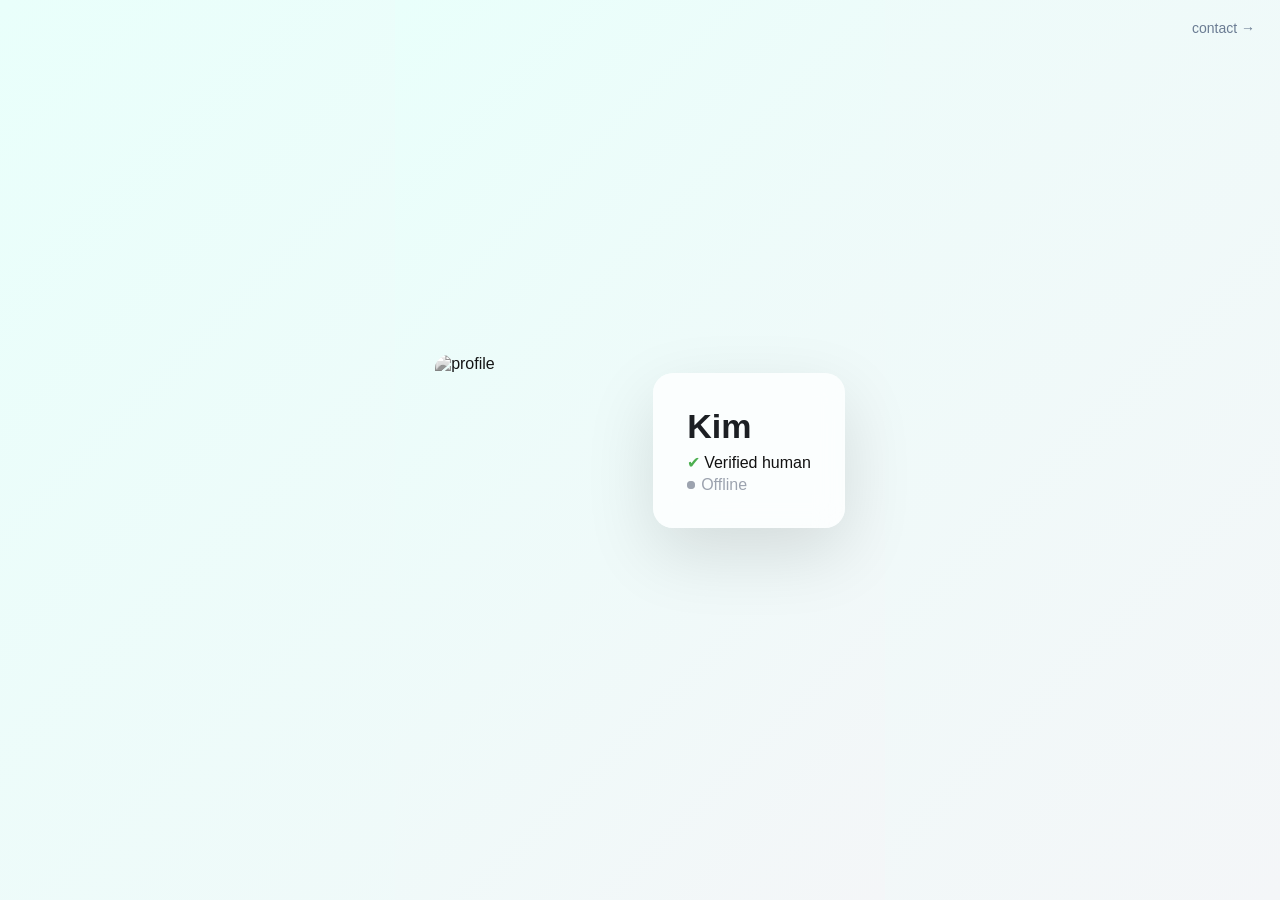
==== index.html @ 2c6149ee "Update contact link to new URL" ====
<!DOCTYPE html>
<html lang="nl">
<head>
  <meta charset="UTF-8">
  <meta name="viewport" content="width=device-width, initial-scale=1.0">
  <title>Verified human</title>
  <link rel="stylesheet" href="style.css">
  <style>
    body {
      margin: 0;
      padding: 0;
      font-family: Arial, sans-serif;
      background: linear-gradient(135deg, #e9fffb, #f4f6f8);
    }

    .contact {
      position: fixed;
      top: 20px;
      right: 25px;
      font-size: 14px;
      color: #6b7c93;
      text-decoration: none;
    }

    .page-container {
      display: flex;
      flex-direction: row; /* desktop: naast elkaar */
      gap: 28px;
      align-items: center;
      justify-content: center;
      padding: 40px;
    }

    .photo {
      width: 190px;
      height: 190px;
      object-fit: cover;
      border-radius: 14px;
      filter: grayscale(100%) contrast(1.1);
    }

    .card {
      display: flex;
      flex-direction: column;
      padding: 34px;
      border-radius: 20px;
      background: rgba(255,255,255,0.75);
      backdrop-filter: blur(14px);
      box-shadow: 0 25px 70px rgba(0,0,0,0.12);
    }

    .info h1 {
      margin: 0;
      font-size: 34px;
    }

    .status {
      margin-top: 8px;
      font-size: 16px;
    }

    .verified {
      display: inline-flex;
      align-items: center;
      gap: 4px;
      font-weight: 500;
      color: #111;
    }

    .offline {
      display: flex;
      align-items: center;
      gap: 6px;
      color: #9ca3af;
      font-size: 16px;
      margin-top: 4px;
    }

    .dot {
      width: 8px;
      height: 8px;
      background: #9ca3af;
      border-radius: 50%;
      position: relative;
    }

    .dot::after {
      content: "";
      position: absolute;
      inset: 0;
      border-radius: 50%;
      background: #9ca3af;
      opacity: 0.6;
      animation: pulse 1.5s infinite;
    }

    @keyframes pulse {
      0% { transform: scale(1); opacity: 0.6; }
      70% { transform: scale(2); opacity: 0; }
      100% { opacity: 0; }
    }

    /* MOBIEL */
    @media (max-width: 768px) {
      .page-container {
        flex-direction: column;
        align-items: center;
      }

      .photo {
        width: 150px;
        height: 150px;
        margin-bottom: 16px;
      }

      .card {
        width: 90%;
        max-width: 400px;
      }

      .info h1 {
        font-size: 28px;
        text-align: center;
      }

      .status {
        text-align: center;
      }
    }
  </style>
</head>
<body>

  <a class="contact" href="https://interactionfailed.github.io/leavemealone/">contact →</a>

  <div class="page-container">
    <img class="photo" src="jouw-foto.jpg" alt="profile">
    <div class="card">
      <div class="info">
        <h1>Kim</h1>
        <div class="status">
          <span class="verified"><span class="check">✔</span> Verified human</span>
          <span class="offline"><span class="dot"></span> Offline</span>
        </div>
      </div>
    </div>
  </div>

</body>
</html>
---- style.css ----
/* basis pagina */
html, body {
  margin: 0;
  padding: 0;
  font-family: Arial, sans-serif;
  color: #1c1f23;
  background: linear-gradient(135deg, #e9fffb, #f4f6f8);
  display: flex;
  justify-content: center;
  align-items: center;
  min-height: 100vh;
}

/* contact link */
.contact {
  position: fixed;
  top: 20px;
  right: 25px;
  font-size: 14px;
  color: #6b7c93;
  text-decoration: none;
  transition: 0.2s ease;
}
.contact:hover {
  color: #111;
  transform: translateX(-3px);
}

/* page container */
.page-container {
  display: flex;
  flex-direction: row; /* desktop: naast elkaar */
  gap: 28px;
  align-items: center;
  justify-content: center;
}

/* foto */
.photo {
  width: 190px;
  height: 190px;
  object-fit: cover;
  border-radius: 14px;
  filter: grayscale(100%) contrast(1.1);
  margin-bottom: 0;
}

/* card */
.card {
  display: flex;
  gap: 28px;
  align-items: center;
  padding: 34px;
  border-radius: 20px;
  background: rgba(255,255,255,0.75);
  backdrop-filter: blur(14px);
  box-shadow: 0 25px 70px rgba(0,0,0,0.12);
  transition: transform 0.25s ease;
}
.card:hover {
  transform: translateY(-4px);
}

/* info */
.info {
  display: flex;
  flex-direction: column;
}

/* tekst */
h1 {
  margin: 0;
  font-size: 34px;
}
.status {
  font-size: 16px;
}

/* verified en offline */
.verified {
  display: inline-flex;
  align-items: center;
  gap: 4px;
  font-weight: normal;
  color: #111;
  font-size: 16px;
}

.verified span.check {
  color: #4CAF50; /* groene kleur */
  font-size: 16px; /* zelfde als tekst zodat het netjes uitlijnt */
  line-height: 1;
}

.offline {
  display: flex;
  align-items: center;
  gap: 6px;
  color: #9ca3af;
  font-size: 16px;
}
.dot {
  width: 8px;
  height: 8px;
  background: #9ca3af;
  border-radius: 50%;
  position: relative;
}
.dot::after {
  content: "";
  position: absolute;
  inset: 0;
  border-radius: 50%;
  background: #9ca3af;
  opacity: 0.6;
  animation: pulse 1.5s infinite;
}
@keyframes pulse {
  0% { transform: scale(1); opacity: 0.6; }
  70% { transform: scale(2); opacity: 0; }
  100% { opacity: 0; }
}

/* mobiel: foto boven card */
@media (max-width: 768px) {
  .page-container {
    flex-direction: column;
    align-items: center;
  }

  .photo {
    order: 1;
    width: 150px;
    height: 150px;
    margin-bottom: 16px;
  }

  .card {
    order: 2;
    width: 90%;
    max-width: 400px;
    padding: 24px;
    flex-direction: column;
    gap: 20px;
    align-items: center;
  }

  .info {
    text-align: center;
  }

  h1 {
    font-size: 28px;
  }
}
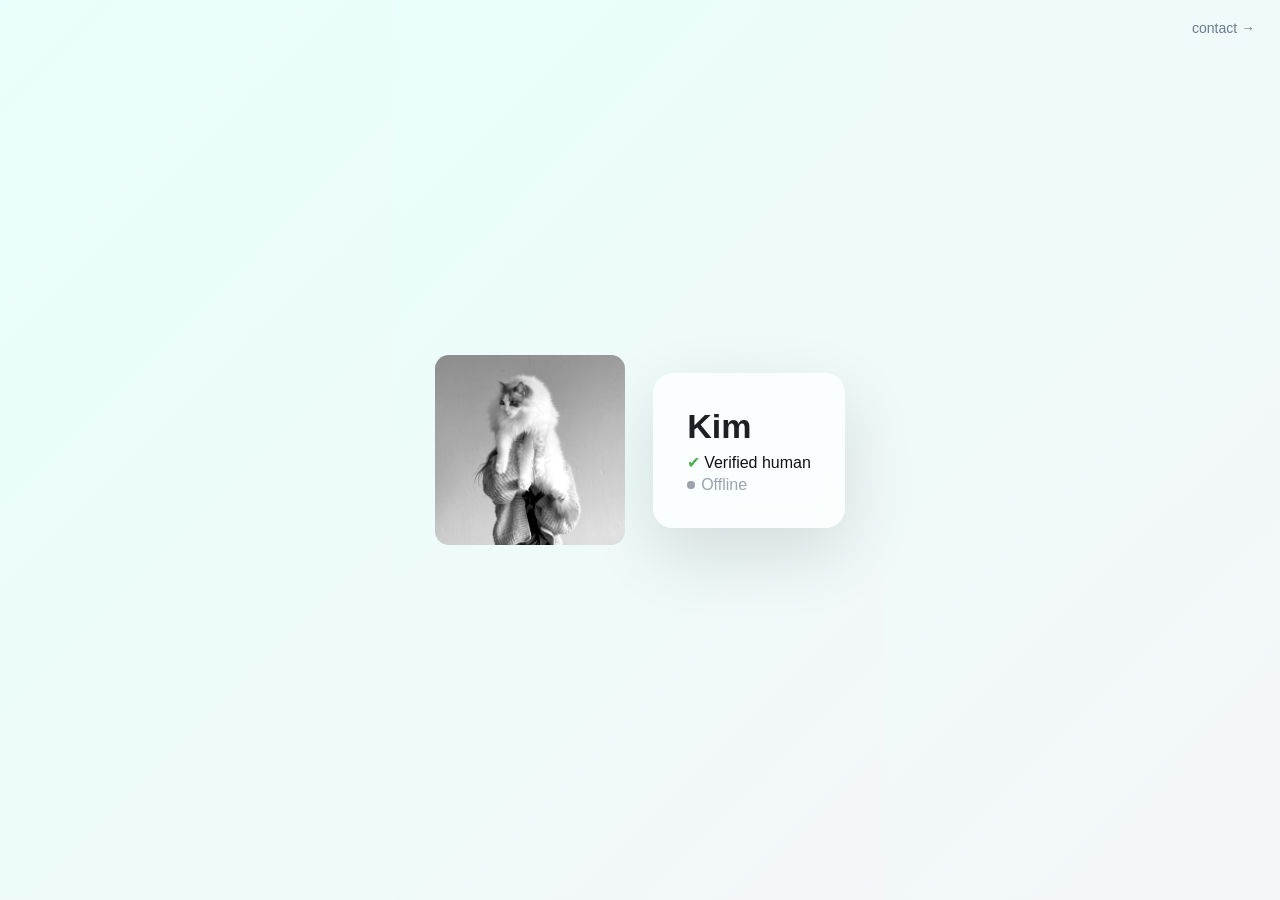
==== commit a4413433: "Update profile image source in index.html" ====
--- a/index.html
+++ b/index.html
@@ -134,7 +134,7 @@
   <a class="contact" href="https://interactionfailed.github.io/leavemealone/">contact →</a>
 
   <div class="page-container">
-    <img class="photo" src="jouw-foto.jpg" alt="profile">
+    <img class="photo" src="images/kat.jpeg" alt="profile">
     <div class="card">
       <div class="info">
         <h1>Kim</h1>
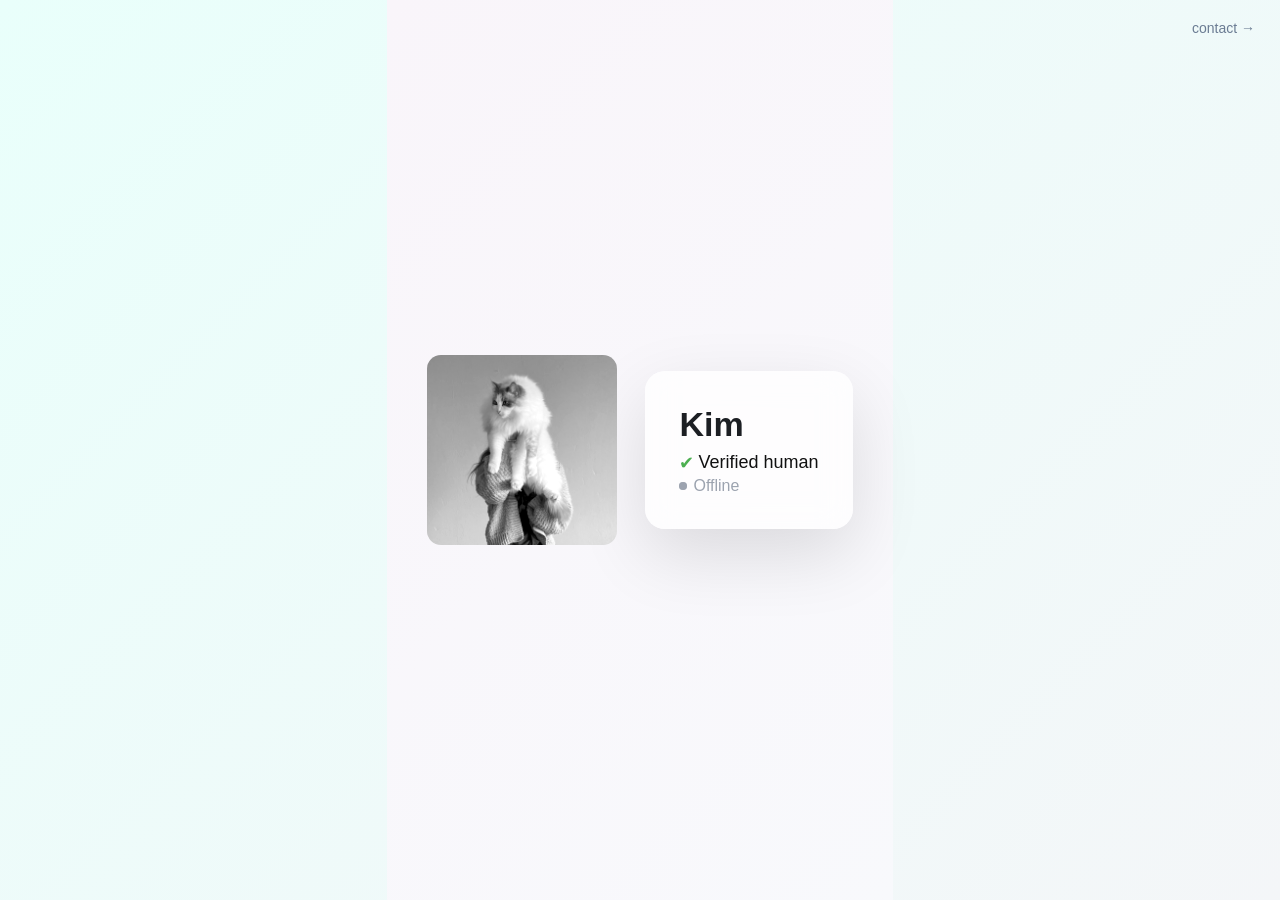
==== commit 4eacb6be: "Update index.html" ====
--- a/index.html
+++ b/index.html
@@ -10,7 +10,7 @@
       margin: 0;
       padding: 0;
       font-family: Arial, sans-serif;
-      background: linear-gradient(135deg, #e9fffb, #f4f6f8);
+      background: linear-gradient(135deg, #f9f5fa, #f8f9fc);
     }
 
     .contact {
@@ -36,7 +36,6 @@
       height: 190px;
       object-fit: cover;
       border-radius: 14px;
-      filter: grayscale(100%) contrast(1.1);
     }
 
     .card {
--- a/style.css
+++ b/style.css
@@ -37,8 +37,8 @@
 
 /* foto */
 .photo {
-  width: 190px;
-  height: 190px;
+  width: 260px;
+  height: 260px;
   object-fit: cover;
   border-radius: 14px;
   filter: grayscale(100%) contrast(1.1);
@@ -50,8 +50,8 @@
   display: flex;
   gap: 28px;
   align-items: center;
-  padding: 34px;
-  border-radius: 20px;
+  padding: 50px;
+  border-radius: 40px;
   background: rgba(255,255,255,0.75);
   backdrop-filter: blur(14px);
   box-shadow: 0 25px 70px rgba(0,0,0,0.12);
@@ -70,10 +70,10 @@
 /* tekst */
 h1 {
   margin: 0;
-  font-size: 34px;
+  font-size: 42px;
 }
 .status {
-  font-size: 16px;
+  font-size: 18px;
 }
 
 /* verified en offline */
@@ -83,12 +83,12 @@
   gap: 4px;
   font-weight: normal;
   color: #111;
-  font-size: 16px;
+  font-size: 18px;
 }
 
 .verified span.check {
   color: #4CAF50; /* groene kleur */
-  font-size: 16px; /* zelfde als tekst zodat het netjes uitlijnt */
+  font-size: 18px; /* zelfde als tekst zodat het netjes uitlijnt */
   line-height: 1;
 }
 
@@ -97,11 +97,11 @@
   align-items: center;
   gap: 6px;
   color: #9ca3af;
-  font-size: 16px;
+  font-size: 18px;
 }
 .dot {
-  width: 8px;
-  height: 8px;
+  width: 9px;
+  height: 9px;
   background: #9ca3af;
   border-radius: 50%;
   position: relative;
@@ -130,8 +130,8 @@
 
   .photo {
     order: 1;
-    width: 150px;
-    height: 150px;
+    width: 200px;
+    height: 200px;
     margin-bottom: 16px;
   }
 
@@ -139,7 +139,7 @@
     order: 2;
     width: 90%;
     max-width: 400px;
-    padding: 24px;
+    padding: 30px;
     flex-direction: column;
     gap: 20px;
     align-items: center;
@@ -150,6 +150,6 @@
   }
 
   h1 {
-    font-size: 28px;
+    font-size: 32px;
   }
 }
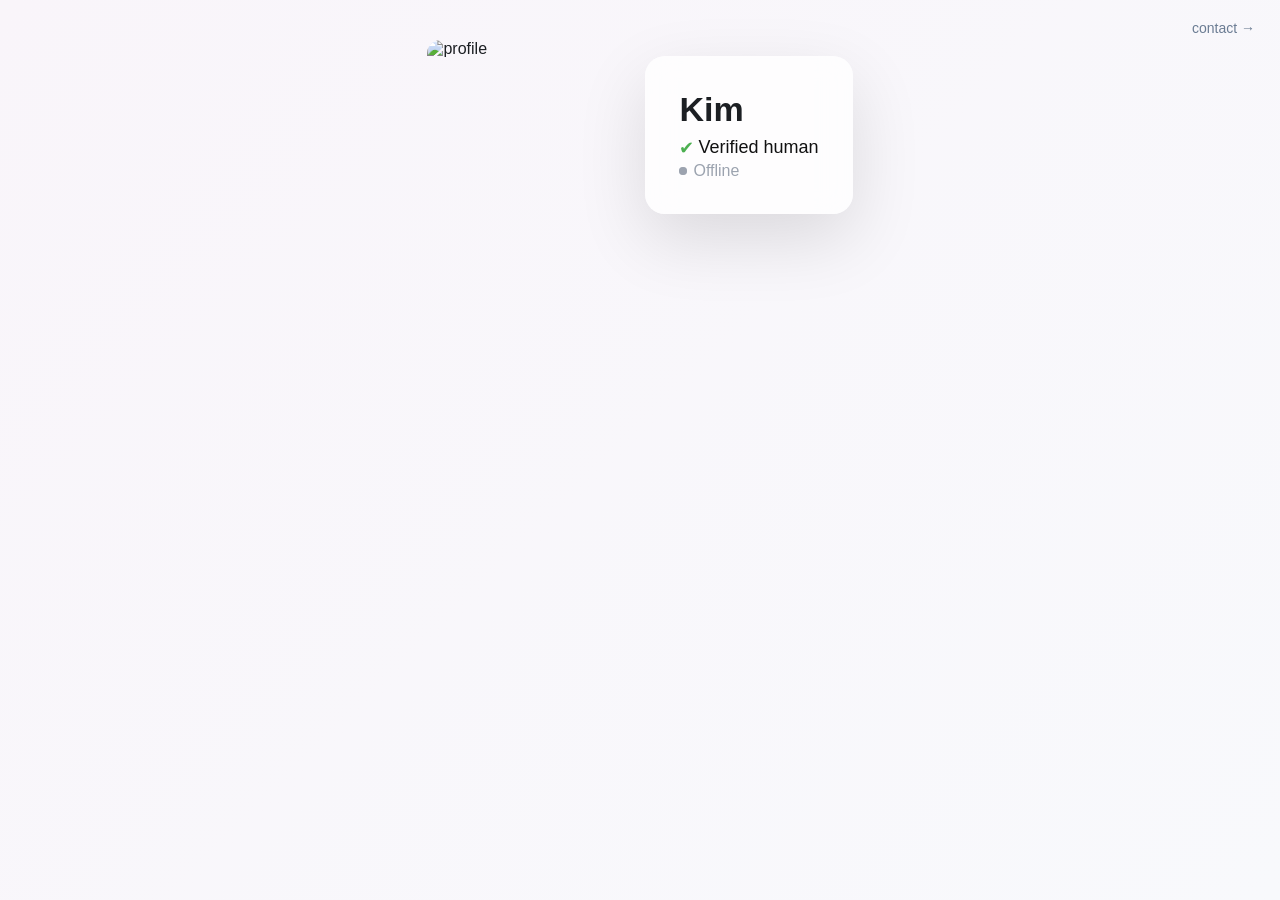
==== commit 8b282e7e: "Update index.html" ====
--- a/index.html
+++ b/index.html
@@ -133,7 +133,7 @@
   <a class="contact" href="https://interactionfailed.github.io/leavemealone/">contact →</a>
 
   <div class="page-container">
-    <img class="photo" src="images/kat.jpeg" alt="profile">
+    <img class="photo" src="images/blad.jpeg" alt="profile">
     <div class="card">
       <div class="info">
         <h1>Kim</h1>
--- a/style.css
+++ b/style.css
@@ -4,10 +4,7 @@
   padding: 0;
   font-family: Arial, sans-serif;
   color: #1c1f23;
-  background: linear-gradient(135deg, #e9fffb, #f4f6f8);
-  display: flex;
-  justify-content: center;
-  align-items: center;
+  background: linear-gradient(135deg, #f9f5fa, #f8f9fc);
   min-height: 100vh;
 }
 
@@ -41,7 +38,7 @@
   height: 260px;
   object-fit: cover;
   border-radius: 14px;
-  filter: grayscale(100%) contrast(1.1);
+  /*filter: grayscale(100%) contrast(1.1);*/
   margin-bottom: 0;
 }
 
@@ -87,7 +84,7 @@
 }
 
 .verified span.check {
-  color: #4CAF50; /* groene kleur */
+  color: #4CAF50 !important;
   font-size: 18px; /* zelfde als tekst zodat het netjes uitlijnt */
   line-height: 1;
 }
@@ -130,8 +127,8 @@
 
   .photo {
     order: 1;
-    width: 200px;
-    height: 200px;
+    width: 210px;
+    height: 210px;
     margin-bottom: 16px;
   }
 
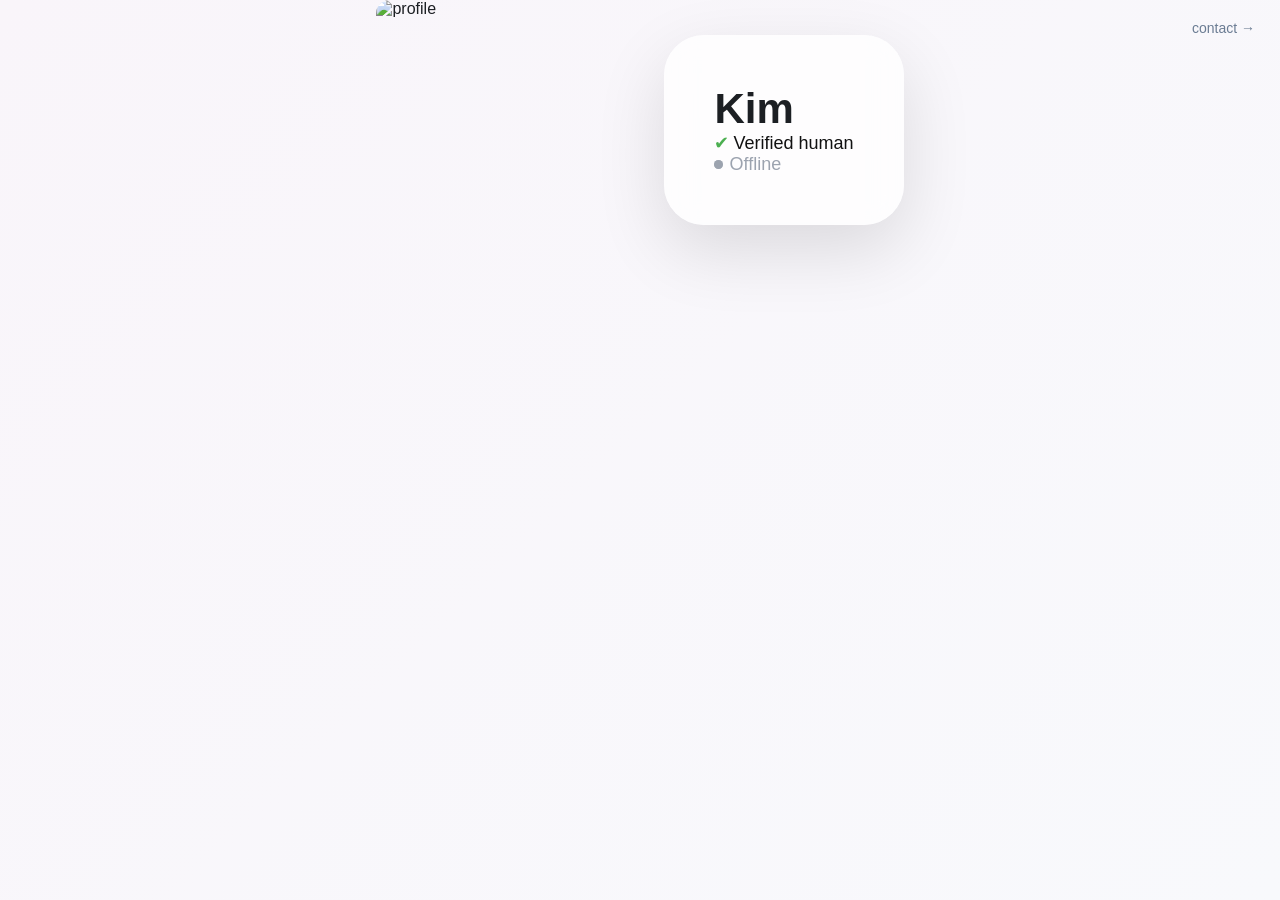
==== commit 8d41ddd3: "Remove inline styles and format HTML structure" ====
--- a/index.html
+++ b/index.html
@@ -5,142 +5,29 @@
   <meta name="viewport" content="width=device-width, initial-scale=1.0">
   <title>Verified human</title>
   <link rel="stylesheet" href="style.css">
-  <style>
-    body {
-      margin: 0;
-      padding: 0;
-      font-family: Arial, sans-serif;
-      background: linear-gradient(135deg, #f9f5fa, #f8f9fc);
-    }
+</head>
 
-    .contact {
-      position: fixed;
-      top: 20px;
-      right: 25px;
-      font-size: 14px;
-      color: #6b7c93;
-      text-decoration: none;
-    }
-
-    .page-container {
-      display: flex;
-      flex-direction: row; /* desktop: naast elkaar */
-      gap: 28px;
-      align-items: center;
-      justify-content: center;
-      padding: 40px;
-    }
-
-    .photo {
-      width: 190px;
-      height: 190px;
-      object-fit: cover;
-      border-radius: 14px;
-    }
-
-    .card {
-      display: flex;
-      flex-direction: column;
-      padding: 34px;
-      border-radius: 20px;
-      background: rgba(255,255,255,0.75);
-      backdrop-filter: blur(14px);
-      box-shadow: 0 25px 70px rgba(0,0,0,0.12);
-    }
-
-    .info h1 {
-      margin: 0;
-      font-size: 34px;
-    }
-
-    .status {
-      margin-top: 8px;
-      font-size: 16px;
-    }
-
-    .verified {
-      display: inline-flex;
-      align-items: center;
-      gap: 4px;
-      font-weight: 500;
-      color: #111;
-    }
-
-    .offline {
-      display: flex;
-      align-items: center;
-      gap: 6px;
-      color: #9ca3af;
-      font-size: 16px;
-      margin-top: 4px;
-    }
-
-    .dot {
-      width: 8px;
-      height: 8px;
-      background: #9ca3af;
-      border-radius: 50%;
-      position: relative;
-    }
-
-    .dot::after {
-      content: "";
-      position: absolute;
-      inset: 0;
-      border-radius: 50%;
-      background: #9ca3af;
-      opacity: 0.6;
-      animation: pulse 1.5s infinite;
-    }
-
-    @keyframes pulse {
-      0% { transform: scale(1); opacity: 0.6; }
-      70% { transform: scale(2); opacity: 0; }
-      100% { opacity: 0; }
-    }
-
-    /* MOBIEL */
-    @media (max-width: 768px) {
-      .page-container {
-        flex-direction: column;
-        align-items: center;
-      }
-
-      .photo {
-        width: 150px;
-        height: 150px;
-        margin-bottom: 16px;
-      }
-
-      .card {
-        width: 90%;
-        max-width: 400px;
-      }
-
-      .info h1 {
-        font-size: 28px;
-        text-align: center;
-      }
-
-      .status {
-        text-align: center;
-      }
-    }
-  </style>
-</head>
 <body>
 
   <a class="contact" href="https://interactionfailed.github.io/leavemealone/">contact →</a>
 
   <div class="page-container">
     <img class="photo" src="images/blad.jpeg" alt="profile">
+
     <div class="card">
       <div class="info">
         <h1>Kim</h1>
+
         <div class="status">
-          <span class="verified"><span class="check">✔</span> Verified human</span>
-          <span class="offline"><span class="dot"></span> Offline</span>
+          <span class="verified">
+            <span class="check">✔</span> Verified human
+          </span>
+
+          <span class="offline">
+            <span class="dot"></span> Offline
+          </span>
         </div>
+
       </div>
     </div>
   </div>
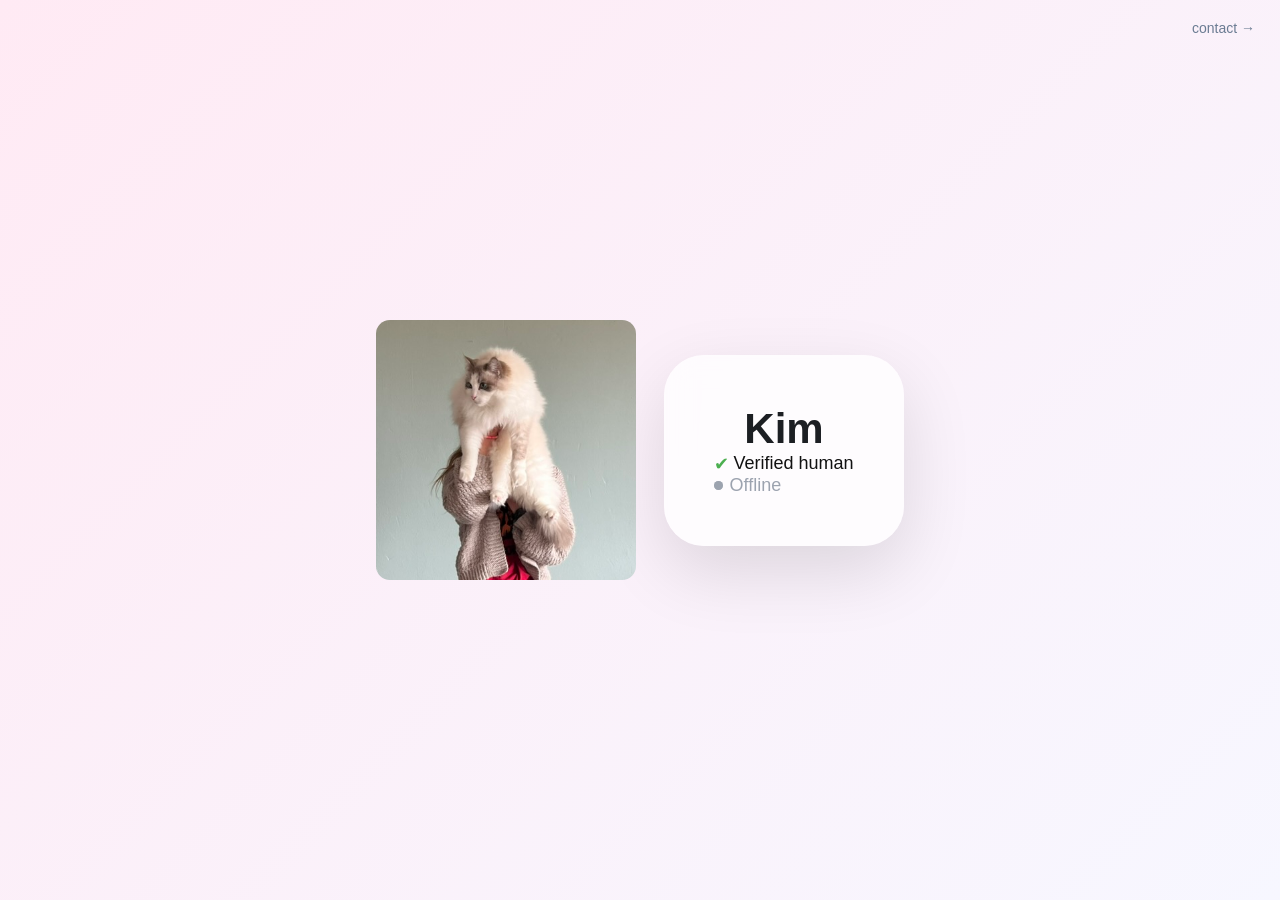
==== commit 24fe97a3: "Update profile image in index.html" ====
--- a/index.html
+++ b/index.html
@@ -12,7 +12,7 @@
   <a class="contact" href="https://interactionfailed.github.io/leavemealone/">contact →</a>
 
   <div class="page-container">
-    <img class="photo" src="images/blad.jpeg" alt="profile">
+    <img class="photo" src="images/kat.jpeg" alt="profile">
 
     <div class="card">
       <div class="info">
--- a/style.css
+++ b/style.css
@@ -4,7 +4,7 @@
   padding: 0;
   font-family: Arial, sans-serif;
   color: #1c1f23;
-  background: linear-gradient(135deg, #f9f5fa, #f8f9fc);
+  background: linear-gradient(135deg, #ffeaf4, #f7f7ff);
   min-height: 100vh;
 }
 
@@ -26,10 +26,11 @@
 /* page container */
 .page-container {
   display: flex;
-  flex-direction: row; /* desktop: naast elkaar */
+  flex-direction: row;
   gap: 28px;
   align-items: center;
   justify-content: center;
+  min-height: 100vh;
 }
 
 /* foto */
@@ -38,13 +39,12 @@
   height: 260px;
   object-fit: cover;
   border-radius: 14px;
-  /*filter: grayscale(100%) contrast(1.1);*/
-  margin-bottom: 0;
 }
 
 /* card */
 .card {
   display: flex;
+  flex-direction: column;
   gap: 28px;
   align-items: center;
   padding: 50px;
@@ -62,6 +62,7 @@
 .info {
   display: flex;
   flex-direction: column;
+  align-items: center;
 }
 
 /* tekst */
@@ -69,26 +70,25 @@
   margin: 0;
   font-size: 42px;
 }
+
 .status {
   font-size: 18px;
 }
 
-/* verified en offline */
+/* verified */
 .verified {
   display: inline-flex;
   align-items: center;
   gap: 4px;
-  font-weight: normal;
   color: #111;
   font-size: 18px;
 }
 
-.verified span.check {
-  color: #4CAF50 !important;
-  font-size: 18px; /* zelfde als tekst zodat het netjes uitlijnt */
-  line-height: 1;
+.check {
+  color: #4CAF50;
 }
 
+/* offline */
 .offline {
   display: flex;
   align-items: center;
@@ -96,6 +96,7 @@
   color: #9ca3af;
   font-size: 18px;
 }
+
 .dot {
   width: 9px;
   height: 9px;
@@ -103,6 +104,7 @@
   border-radius: 50%;
   position: relative;
 }
+
 .dot::after {
   content: "";
   position: absolute;
@@ -112,13 +114,14 @@
   opacity: 0.6;
   animation: pulse 1.5s infinite;
 }
+
 @keyframes pulse {
   0% { transform: scale(1); opacity: 0.6; }
   70% { transform: scale(2); opacity: 0; }
   100% { opacity: 0; }
 }
 
-/* mobiel: foto boven card */
+/* mobiel */
 @media (max-width: 768px) {
   .page-container {
     flex-direction: column;
@@ -126,24 +129,17 @@
   }
 
   .photo {
-    order: 1;
     width: 210px;
     height: 210px;
-    margin-bottom: 16px;
   }
 
   .card {
-    order: 2;
-    width: 90%;
-    max-width: 400px;
-    padding: 30px;
+    width: 92%;
+    max-width: 320px;
+    padding: 24px;
     flex-direction: column;
+    align-items: center;
     gap: 20px;
-    align-items: center;
-  }
-
-  .info {
-    text-align: center;
   }
 
   h1 {
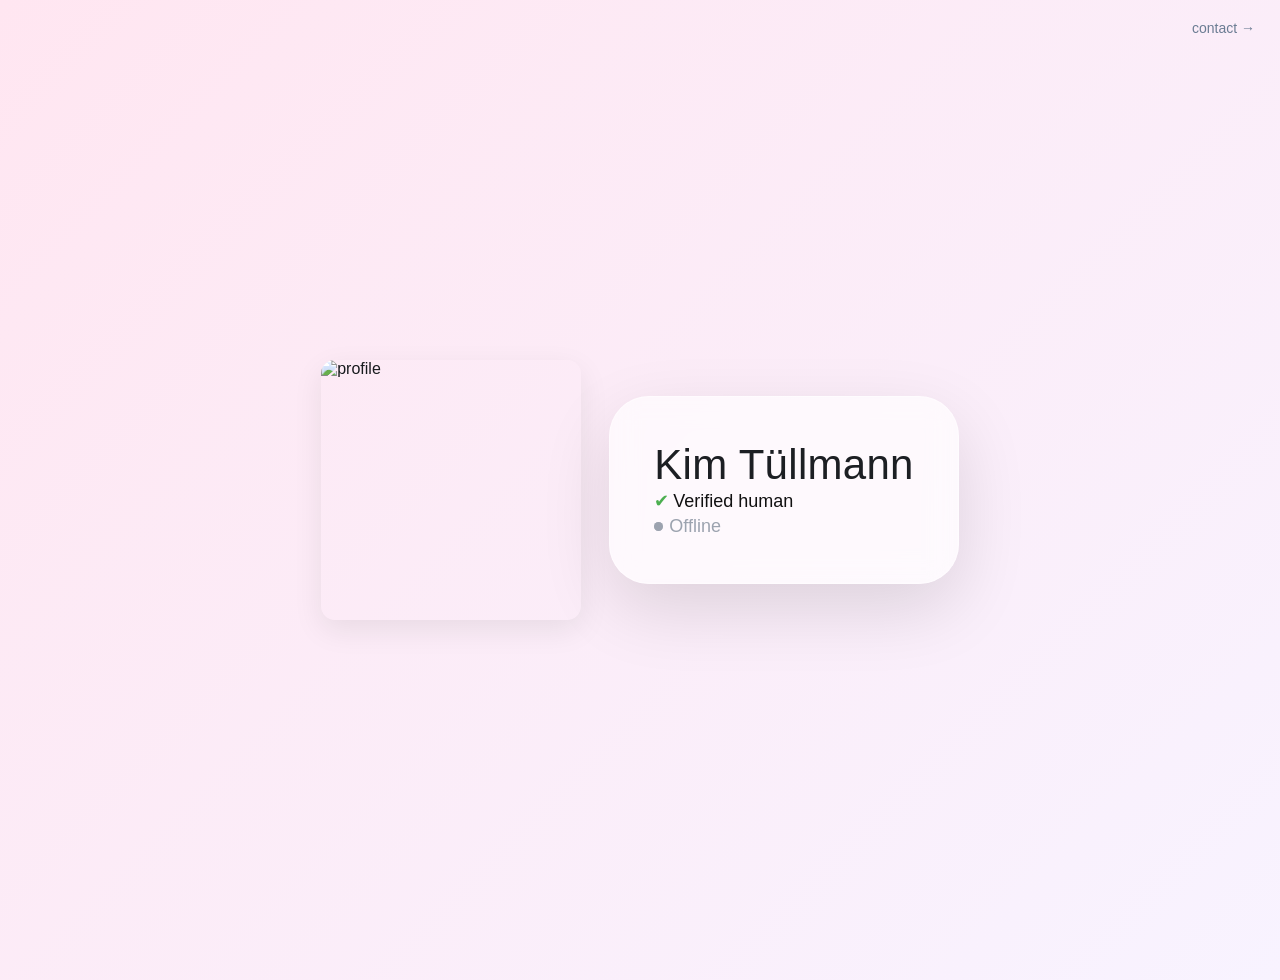
==== commit b8ea501e: "Update index.html" ====
--- a/index.html
+++ b/index.html
@@ -12,11 +12,11 @@
   <a class="contact" href="https://interactionfailed.github.io/leavemealone/">contact →</a>
 
   <div class="page-container">
-    <img class="photo" src="images/kat.jpeg" alt="profile">
+    <img class="photo" src="images/blad.jpeg" alt="profile">
 
     <div class="card">
       <div class="info">
-        <h1>Kim</h1>
+        <h1>Kim Tüllmann</h1>
 
         <div class="status">
           <span class="verified">
--- a/style.css
+++ b/style.css
@@ -4,7 +4,7 @@
   padding: 0;
   font-family: Arial, sans-serif;
   color: #1c1f23;
-  background: linear-gradient(135deg, #ffeaf4, #f7f7ff);
+  background: linear-gradient(135deg, #ffe6f1, #f8f3ff);
   min-height: 100vh;
 }
 
@@ -31,6 +31,7 @@
   align-items: center;
   justify-content: center;
   min-height: 100vh;
+  padding: 40px 0;
 }
 
 /* foto */
@@ -39,17 +40,21 @@
   height: 260px;
   object-fit: cover;
   border-radius: 14px;
+  filter: saturate(0.78) contrast(1.05) brightness(1.03);
+  box-shadow: 0 10px 30px rgba(0,0,0,0.08);
 }
 
 /* card */
 .card {
   display: flex;
   flex-direction: column;
-  gap: 28px;
-  align-items: center;
-  padding: 50px;
+  gap: 22px;
+  text-align: left;
+  align-items: flex-start;
+  padding: 44px;
   border-radius: 40px;
-  background: rgba(255,255,255,0.75);
+  background: rgba(255, 255, 255, 0.65);
+  border: 1px solid rgba(255, 255, 255, 0.4);
   backdrop-filter: blur(14px);
   box-shadow: 0 25px 70px rgba(0,0,0,0.12);
   transition: transform 0.25s ease;
@@ -62,17 +67,21 @@
 .info {
   display: flex;
   flex-direction: column;
-  align-items: center;
+  align-items: flex-start;
+  text-align: left;
 }
 
 /* tekst */
 h1 {
   margin: 0;
   font-size: 42px;
+  letter-spacing: 0.3px;
+  font-weight: 500;
 }
 
 .status {
   font-size: 18px;
+  line-height: 1.4;
 }
 
 /* verified */
@@ -135,10 +144,11 @@
 
   .card {
     width: 92%;
-    max-width: 320px;
+    max-width: 240px;
     padding: 24px;
     flex-direction: column;
-    align-items: center;
+    align-items: flex-start;
+    text-align: left;
     gap: 20px;
   }
 
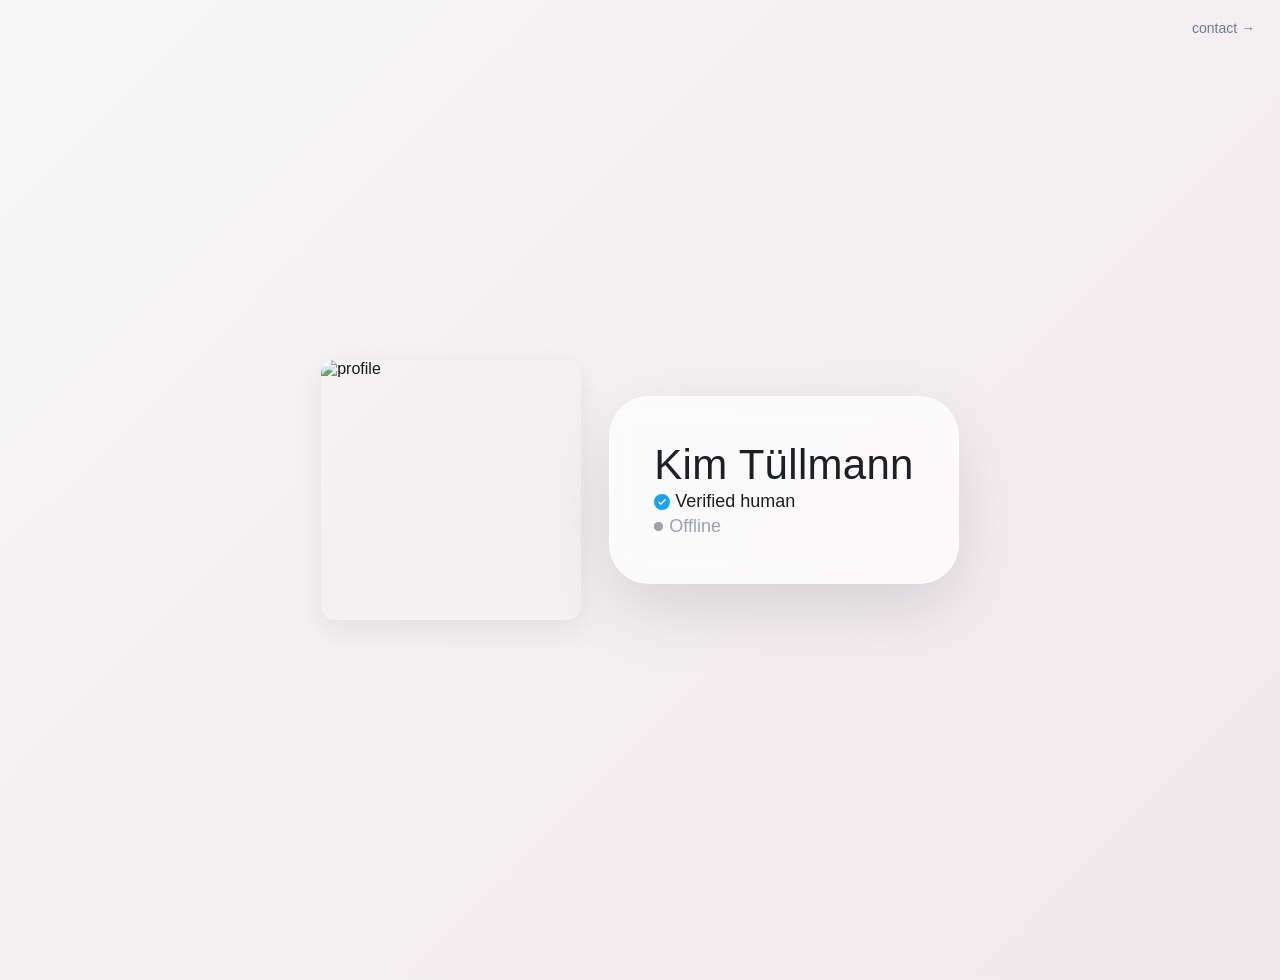
==== commit 44434a9c: "Update profile image in index.html" ====
--- a/index.html
+++ b/index.html
@@ -12,7 +12,7 @@
   <a class="contact" href="https://interactionfailed.github.io/leavemealone/">contact →</a>
 
   <div class="page-container">
-    <img class="photo" src="images/blad.jpeg" alt="profile">
+    <img class="photo" src="images/kimtullmann.jpeg" alt="profile">
 
     <div class="card">
       <div class="info">
@@ -20,7 +20,8 @@
 
         <div class="status">
           <span class="verified">
-            <span class="check">✔</span> Verified human
+            <span class="check"> <svg viewBox="0 0 24 24" width="10" height="10"> <path d="M20 6L9 17l-5-5" stroke="white" stroke-width="3" fill="none"/> </svg> </span>
+            </span> Verified human
           </span>
 
           <span class="offline">
--- a/style.css
+++ b/style.css
@@ -3,8 +3,8 @@
   margin: 0;
   padding: 0;
   font-family: Arial, sans-serif;
-  color: #1c1f23;
-  background: linear-gradient(135deg, #ffe6f1, #f8f3ff);
+ color: #1c1f23;
+  background: linear-gradient(135deg, #f7f7f8, #f1e8ec);
   min-height: 100vh;
 }
 
@@ -94,7 +94,18 @@
 }
 
 .check {
-  color: #4CAF50;
+  display: inline-flex;
+  align-items: center;
+  justify-content: center;
+  width: 16px;
+  height: 16px;
+  background: #1DA1F2;
+  border-radius: 50%;
+  flex-shrink: 0;
+}
+
+.check svg {
+  display: block; 
 }
 
 /* offline */
